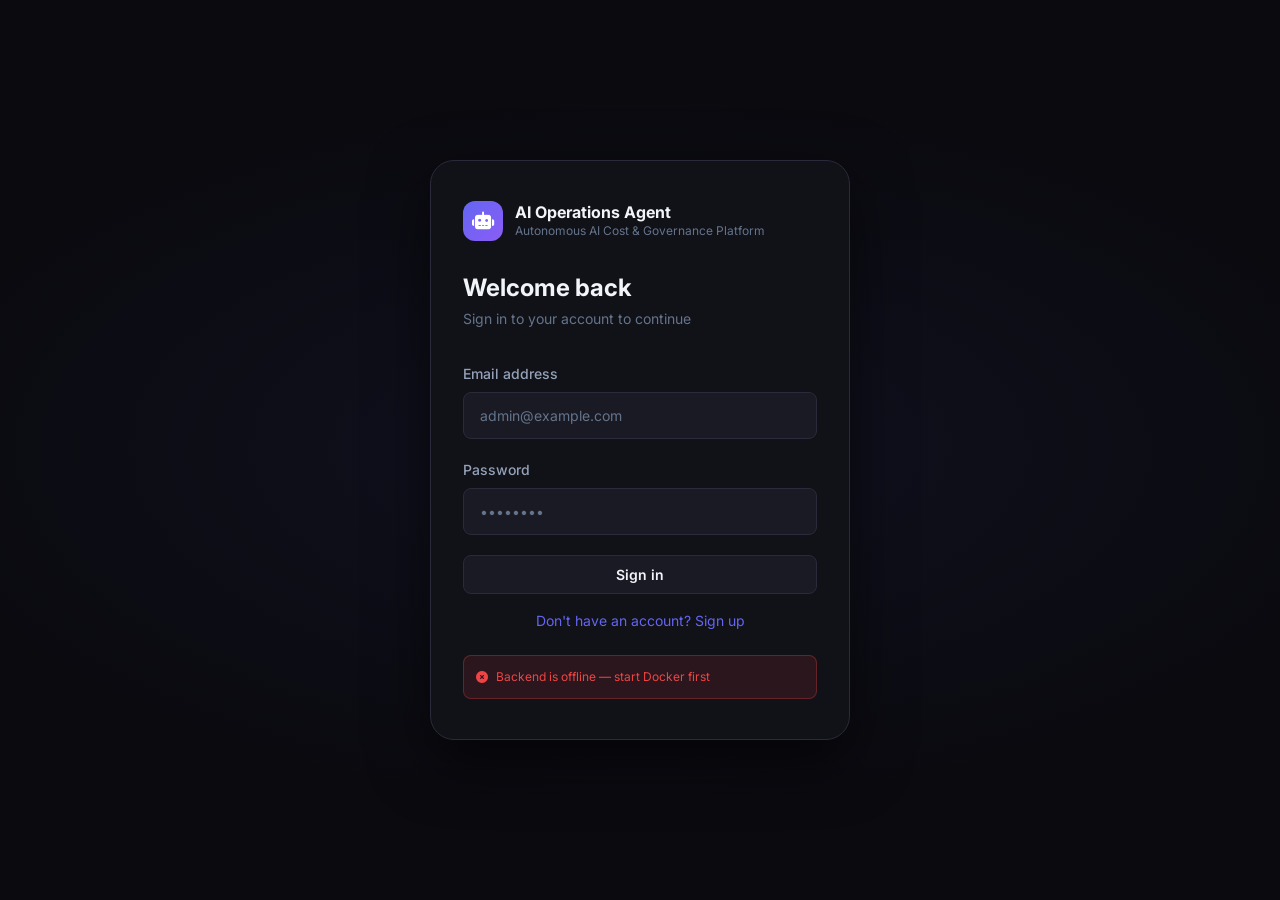
==== frontend/login.html @ 9dbc69ec "Initial commit: AI Operations Agent" ====
<!DOCTYPE html>
<html lang="en">
<head>
  <meta charset="UTF-8" />
  <meta name="viewport" content="width=device-width, initial-scale=1.0" />
  <title>Sign In — AI Operations Agent</title>
  <meta name="description" content="Sign in to AI Operations Agent — Autonomous AI Cost, Usage & Governance Platform" />

  <!-- Google Fonts: Inter -->
  <link rel="preconnect" href="https://fonts.googleapis.com" />
  <link rel="preconnect" href="https://fonts.gstatic.com" crossorigin />
  <link href="https://fonts.googleapis.com/css2?family=Inter:wght@400;500;600;700&display=swap" rel="stylesheet" />

  <!-- Font Awesome Icons -->
  <link rel="stylesheet" href="https://cdnjs.cloudflare.com/ajax/libs/font-awesome/6.5.0/css/all.min.css" />

  <!-- Our CSS -->
  <link rel="stylesheet" href="static/css/variables.css" />
  <link rel="stylesheet" href="static/css/reset.css" />
  <link rel="stylesheet" href="static/css/base.css" />
  <link rel="stylesheet" href="static/css/components/spinner.css" />
  <link rel="stylesheet" href="static/css/components/form.css" />
  <link rel="stylesheet" href="static/css/components/toast.css" />
  <link rel="stylesheet" href="static/css/pages/login.css" />
</head>
<body>

<main class="login-page">
  <div class="login-card">

    <!-- Logo -->
    <div class="login-logo">
      <div class="login-logo-icon">
        <i class="fa-solid fa-robot"></i>
      </div>
      <div>
        <div class="login-logo-name">AI Operations Agent</div>
        <div class="login-logo-tagline">Autonomous AI Cost &amp; Governance Platform</div>
      </div>
    </div>

    <h1 class="login-title">Welcome back</h1>
    <p class="login-subtitle">Sign in to your account to continue</p>



    <!-- Email / Password form -->
    <form id="login-form" novalidate>
      <!-- Full Name (Signup mode only) -->
      <div class="form-group" id="fullname-group" style="display:none">
        <label class="form-label" for="fullname">Full name</label>
        <input class="input" id="fullname" type="text" placeholder="John Doe" autocomplete="name" />
      </div>

      <div class="form-group">
        <label class="form-label" for="email">Email address</label>
        <input class="input" id="email" type="email" placeholder="admin@example.com" autocomplete="email" />
      </div>

      <div class="form-group">
        <label class="form-label" for="password">Password</label>
        <input class="input" id="password" type="password" placeholder="••••••••" autocomplete="current-password" />
      </div>

      <div id="login-error" style="display:none;color:var(--danger);font-size:var(--text-sm);margin-bottom:var(--sp-4)"></div>

      <button class="btn btn-secondary btn-full" type="submit" id="login-btn">
        Sign in
      </button>

      <div style="text-align:center;margin-top:var(--sp-4);font-size:var(--text-sm)">
        <a href="#" id="toggle-mode-btn" style="color:var(--accent);text-decoration:none">Don't have an account? Sign up</a>
      </div>
    </form>

    <!-- Backend connectivity status -->
    <div class="login-status" id="backend-status">
      <div class="spinner spinner-sm"></div>
      <span>Checking backend connectivity...</span>
    </div>

  </div>
</main>

<script type="module">
  import { API_BASE } from './static/js/config.js';
  import { saveToken, saveUser } from './static/js/core/auth.js';
  import { notify } from './static/js/core/notifications.js';

  // Toggle Login/Signup Modes
  let isSignUpMode = false;
  const toggleBtn = document.getElementById('toggle-mode-btn');
  const fullnameGroup = document.getElementById('fullname-group');
  const loginTitle = document.querySelector('.login-title');
  const loginSubtitle = document.querySelector('.login-subtitle');
  const loginBtn = document.getElementById('login-btn');

  toggleBtn.addEventListener('click', (e) => {
    e.preventDefault();
    isSignUpMode = !isSignUpMode;
    if (isSignUpMode) {
      fullnameGroup.style.display = 'block';
      loginTitle.textContent = 'Create an account';
      loginSubtitle.textContent = 'Sign up with email to continue';
      loginBtn.textContent = 'Sign up';
      toggleBtn.textContent = 'Already have an account? Sign in';
    } else {
      fullnameGroup.style.display = 'none';
      loginTitle.textContent = 'Welcome back';
      loginSubtitle.textContent = 'Sign in to your account to continue';
      loginBtn.textContent = 'Sign in';
      toggleBtn.textContent = "Don't have an account? Sign up";
    }
    document.getElementById('login-error').style.display = 'none';
  });

  // Check if backend is reachable on page load
  async function checkBackend() {
    const status = document.getElementById('backend-status');
    try {
      const res = await fetch('/health', { signal: AbortSignal.timeout(5000) });
      if (res.ok) {
        status.className = 'login-status ok';
        status.innerHTML = '<i class="fa-solid fa-circle-check"></i> <span>Backend is online</span>';
      } else {
        throw new Error(`HTTP ${res.status}`);
      }
    } catch {
      status.className = 'login-status fail';
      status.innerHTML = '<i class="fa-solid fa-circle-xmark"></i> <span>Backend is offline — start Docker first</span>';
    }
  }



  // Email/password form submission
  document.getElementById('login-form').addEventListener('submit', async (e) => {
    e.preventDefault();
    const email    = document.getElementById('email').value.trim();
    const password = document.getElementById('password').value;
    const errorEl  = document.getElementById('login-error');
    const btn      = document.getElementById('login-btn');

    if (!email || !password) {
      errorEl.textContent = 'Please enter your email and password.';
      errorEl.style.display = 'block';
      return;
    }

    let payload = { email, password };

    if (isSignUpMode) {
      const fullname = document.getElementById('fullname').value.trim();
      if (!fullname) {
        errorEl.textContent = 'Please enter your full name.';
        errorEl.style.display = 'block';
        return;
      }
      payload.full_name = fullname;
    }

    btn.classList.add('loading');
    btn.disabled = true;
    errorEl.style.display = 'none';

    try {
      const endpoint = isSignUpMode ? '/auth/signup' : '/auth/login';
      const res = await fetch(`${API_BASE}${endpoint}`, {
        method: 'POST',
        headers: { 'Content-Type': 'application/json' },
        body: JSON.stringify(payload),
      });

      const data = await res.json();

      if (!res.ok) {
        throw new Error(data.detail || 'Authentication failed');
      }

      if (data.session && data.session.access_token) {
        saveToken(data.session.access_token);
        saveUser(data.user);
        window.location.href = '/index.html#dashboard';
      } else {
        throw new Error('Authentication succeeded but returned no session token.');
      }
    } catch (err) {
      errorEl.textContent = err.message || 'Authentication failed. Please try again.';
      errorEl.style.display = 'block';
    } finally {
      btn.classList.remove('loading');
      btn.disabled = false;
    }
  });

  // Run backend check on load
  checkBackend();
</script>
</body>
</html>
---- frontend/static/css/variables.css ----
/* ============================================================
   variables.css — Design Tokens
   Single source of truth for ALL visual values.
   Change a value here → whole app updates.
   ============================================================ */

:root {
  /* ---- Backgrounds ---- */
  --bg-base:       #0a0a0f;
  --bg-surface:    #111118;
  --bg-surface-2:  #1a1a24;
  --bg-surface-3:  #22222f;
  --bg-overlay:    rgba(10, 10, 15, 0.85);

  /* ---- Borders ---- */
  --border-subtle: #1a1a26;
  --border-base:   #2a2a3a;
  --border-strong: #3a3a52;

  /* ---- Accent: Indigo ---- */
  --accent:        #6366f1;
  --accent-hover:  #5254cc;
  --accent-muted:  #4f52b0;
  --accent-light:  rgba(99, 102, 241, 0.12);
  --accent-glow:   rgba(99, 102, 241, 0.25);

  /* ---- Accent 2: Violet ---- */
  --accent-2:      #8b5cf6;
  --accent-2-light:rgba(139, 92, 246, 0.12);

  /* ---- Semantic ---- */
  --success:       #10b981;
  --success-light: rgba(16, 185, 129, 0.12);
  --success-border:rgba(16, 185, 129, 0.3);

  --warning:       #f59e0b;
  --warning-light: rgba(245, 158, 11, 0.12);
  --warning-border:rgba(245, 158, 11, 0.3);

  --danger:        #ef4444;
  --danger-light:  rgba(239, 68, 68, 0.12);
  --danger-border: rgba(239, 68, 68, 0.3);

  --info:          #3b82f6;
  --info-light:    rgba(59, 130, 246, 0.12);
  --info-border:   rgba(59, 130, 246, 0.3);

  /* ---- Text ---- */
  --text-primary:   #f1f5f9;
  --text-secondary: #94a3b8;
  --text-muted:     #64748b;
  --text-disabled:  #334155;

  /* ---- Typography ---- */
  --font-sans: 'Inter', -apple-system, BlinkMacSystemFont, 'Segoe UI', sans-serif;
  --font-mono: 'JetBrains Mono', 'Fira Code', ui-monospace, monospace;

  --text-xs:   0.75rem;
  --text-sm:   0.875rem;
  --text-base: 1rem;
  --text-lg:   1.125rem;
  --text-xl:   1.25rem;
  --text-2xl:  1.5rem;
  --text-3xl:  1.875rem;
  --text-4xl:  2.25rem;

  --weight-normal:   400;
  --weight-medium:   500;
  --weight-semibold: 600;
  --weight-bold:     700;

  /* ---- Spacing (4px base) ---- */
  --sp-1:  0.25rem;
  --sp-2:  0.5rem;
  --sp-3:  0.75rem;
  --sp-4:  1rem;
  --sp-5:  1.25rem;
  --sp-6:  1.5rem;
  --sp-8:  2rem;
  --sp-10: 2.5rem;
  --sp-12: 3rem;
  --sp-16: 4rem;
  --sp-20: 5rem;

  /* ---- Border Radius ---- */
  --radius-sm:   0.375rem;
  --radius-md:   0.5rem;
  --radius-lg:   0.75rem;
  --radius-xl:   1rem;
  --radius-2xl:  1.5rem;
  --radius-full: 9999px;

  /* ---- Shadows ---- */
  --shadow-sm:     0 1px 3px rgba(0,0,0,0.5);
  --shadow-md:     0 4px 16px rgba(0,0,0,0.4);
  --shadow-lg:     0 8px 32px rgba(0,0,0,0.5);
  --shadow-xl:     0 20px 60px rgba(0,0,0,0.6);
  --shadow-accent: 0 0 0 1px var(--accent), 0 4px 24px var(--accent-glow);

  /* ---- Transitions ---- */
  --t-fast:   150ms cubic-bezier(0.4, 0, 0.2, 1);
  --t-base:   250ms cubic-bezier(0.4, 0, 0.2, 1);
  --t-slow:   400ms cubic-bezier(0.4, 0, 0.2, 1);

  /* ---- Layout ---- */
  --sidebar-w:     240px;
  --header-h:      56px;
  --content-max:   1400px;
  --page-padding:  var(--sp-8);

  /* ---- Z-Index ---- */
  --z-sidebar:  100;
  --z-header:   200;
  --z-dropdown: 300;
  --z-modal:    400;
  --z-toast:    500;
}
---- frontend/static/css/base.css ----
/* ============================================================
   base.css — Global Typography & Base Styles
   Sets default fonts, colors, and element-level styling.
   ============================================================ */

body {
  font-family: var(--font-sans);
  font-size: var(--text-sm);
  font-weight: var(--weight-normal);
  color: var(--text-primary);
  background-color: var(--bg-base);
  overflow-x: hidden;
}

/* --- Headings --- */
h1 { font-size: var(--text-3xl); font-weight: var(--weight-bold); }
h2 { font-size: var(--text-2xl); font-weight: var(--weight-semibold); }
h3 { font-size: var(--text-xl);  font-weight: var(--weight-semibold); }
h4 { font-size: var(--text-lg);  font-weight: var(--weight-semibold); }
h5 { font-size: var(--text-base);font-weight: var(--weight-medium); }
h6 { font-size: var(--text-sm);  font-weight: var(--weight-medium); }

h1, h2, h3, h4, h5, h6 {
  line-height: 1.25;
  color: var(--text-primary);
}

/* --- Paragraphs --- */
p {
  color: var(--text-secondary);
  line-height: 1.7;
}

/* --- Links --- */
a {
  color: var(--accent);
  transition: color var(--t-fast);
}
a:hover { color: var(--accent-hover); }

/* --- Code --- */
code {
  font-family: var(--font-mono);
  font-size: 0.85em;
  background: var(--bg-surface-2);
  color: var(--accent-2);
  padding: 0.1em 0.4em;
  border-radius: var(--radius-sm);
}

pre {
  font-family: var(--font-mono);
  font-size: var(--text-sm);
  background: var(--bg-surface-2);
  border: 1px solid var(--border-base);
  border-radius: var(--radius-lg);
  padding: var(--sp-4);
  overflow-x: auto;
}

/* --- Selection --- */
::selection {
  background: var(--accent-light);
  color: var(--text-primary);
}

/* --- Focus ring (accessibility) --- */
:focus-visible {
  outline: 2px solid var(--accent);
  outline-offset: 2px;
  border-radius: var(--radius-sm);
}

/* --- Scrollbars (Webkit) --- */
::-webkit-scrollbar       { width: 5px; height: 5px; }
::-webkit-scrollbar-track { background: var(--bg-surface); }
::-webkit-scrollbar-thumb { background: var(--border-strong); border-radius: var(--radius-full); }
::-webkit-scrollbar-thumb:hover { background: var(--text-muted); }

/* --- Page title area (used on every page) --- */
.page-header {
  margin-bottom: var(--sp-8);
}

.page-header h1 {
  font-size: var(--text-2xl);
  font-weight: var(--weight-bold);
  color: var(--text-primary);
  margin-bottom: var(--sp-1);
}

.page-header p {
  color: var(--text-muted);
  font-size: var(--text-sm);
}
---- frontend/static/css/components/spinner.css ----
/* ============================================================
   components/spinner.css — Loading States
   Includes spinner animation, skeleton loaders, empty states, error states
   ============================================================ */

/* ---- Spinner ---- */
.spinner {
  display: inline-block;
  width: 20px;
  height: 20px;
  border: 2px solid var(--border-base);
  border-top-color: var(--accent);
  border-radius: var(--radius-full);
  animation: spin 0.7s linear infinite;
}

.spinner-sm { width: 14px; height: 14px; }
.spinner-lg { width: 32px; height: 32px; border-width: 3px; }

/* ---- Centered loader ---- */
.loading-state {
  display: flex;
  flex-direction: column;
  align-items: center;
  justify-content: center;
  gap: var(--sp-4);
  padding: var(--sp-16) var(--sp-8);
  text-align: center;
}

.loading-state .spinner {
  width: 36px;
  height: 36px;
  border-width: 3px;
}

.loading-text {
  color: var(--text-muted);
  font-size: var(--text-sm);
}

/* ---- Skeleton loader ---- */
.skeleton {
  background: linear-gradient(
    90deg,
    var(--bg-surface-2) 25%,
    var(--bg-surface-3) 50%,
    var(--bg-surface-2) 75%
  );
  background-size: 200% 100%;
  animation: shimmer 1.5s infinite;
  border-radius: var(--radius-md);
}

.skeleton-text     { height: 1em; margin-bottom: var(--sp-2); }
.skeleton-title    { height: 1.5em; width: 60%; margin-bottom: var(--sp-4); }
.skeleton-card     { height: 100px; width: 100%; }
.skeleton-chart    { height: 200px; width: 100%; }

/* ---- Empty state ---- */
.empty-state {
  display: flex;
  flex-direction: column;
  align-items: center;
  justify-content: center;
  gap: var(--sp-3);
  padding: var(--sp-16) var(--sp-8);
  text-align: center;
}

.empty-state-icon {
  font-size: 2.5rem;
  color: var(--text-muted);
  opacity: 0.5;
}

.empty-state-title {
  font-size: var(--text-base);
  font-weight: var(--weight-semibold);
  color: var(--text-secondary);
}

.empty-state-text {
  font-size: var(--text-sm);
  color: var(--text-muted);
  max-width: 320px;
}

/* ---- Error state ---- */
.error-state {
  display: flex;
  flex-direction: column;
  align-items: center;
  gap: var(--sp-3);
  padding: var(--sp-10) var(--sp-8);
  text-align: center;
  background: var(--danger-light);
  border: 1px solid var(--danger-border);
  border-radius: var(--radius-lg);
}

.error-state-icon {
  font-size: 2rem;
  color: var(--danger);
}

.error-state-title {
  font-size: var(--text-base);
  font-weight: var(--weight-semibold);
  color: var(--danger);
}

.error-state-text {
  font-size: var(--text-sm);
  color: var(--text-secondary);
}

/* ---- Animations ---- */
@keyframes spin {
  to { transform: rotate(360deg); }
}

@keyframes shimmer {
  0%   { background-position: 200% 0; }
  100% { background-position: -200% 0; }
}

@keyframes fadeIn {
  from { opacity: 0; transform: translateY(8px); }
  to   { opacity: 1; transform: translateY(0); }
}

@keyframes slideDown {
  from { opacity: 0; transform: translateY(-8px); }
  to   { opacity: 1; transform: translateY(0); }
}

@keyframes pulse {
  0%, 100% { opacity: 1; }
  50%       { opacity: 0.4; }
}

.animate-in     { animation: fadeIn var(--t-base) forwards; }
.animate-down   { animation: slideDown var(--t-fast) forwards; }
.animate-pulse  { animation: pulse 2s ease infinite; }
---- frontend/static/css/components/form.css ----
/* ============================================================
   components/form.css — Input, Button, Form Styles
   ============================================================ */

/* ---- Form group ---- */
.form-group {
  margin-bottom: var(--sp-5);
}

.form-label {
  display: block;
  font-size: var(--text-sm);
  font-weight: var(--weight-medium);
  color: var(--text-secondary);
  margin-bottom: var(--sp-2);
}

.form-hint {
  font-size: var(--text-xs);
  color: var(--text-muted);
  margin-top: var(--sp-1);
}

.form-error {
  font-size: var(--text-xs);
  color: var(--danger);
  margin-top: var(--sp-1);
}

/* ---- Input ---- */
.input {
  width: 100%;
  padding: var(--sp-3) var(--sp-4);
  background: var(--bg-surface-2);
  border: 1px solid var(--border-base);
  border-radius: var(--radius-md);
  color: var(--text-primary);
  font-size: var(--text-sm);
  transition: border-color var(--t-fast), box-shadow var(--t-fast);
}

.input::placeholder {
  color: var(--text-muted);
}

.input:focus {
  outline: none;
  border-color: var(--accent);
  box-shadow: 0 0 0 3px var(--accent-light);
}

.input:disabled {
  opacity: 0.5;
  cursor: not-allowed;
}

.input.error {
  border-color: var(--danger);
  box-shadow: 0 0 0 3px var(--danger-light);
}

/* ---- Select ---- */
.select {
  width: 100%;
  padding: var(--sp-3) var(--sp-4);
  background: var(--bg-surface-2);
  border: 1px solid var(--border-base);
  border-radius: var(--radius-md);
  color: var(--text-primary);
  font-size: var(--text-sm);
  cursor: pointer;
  appearance: none;
  background-image: url("data:image/svg+xml,%3Csvg xmlns='http://www.w3.org/2000/svg' width='12' height='12' fill='%2364748b' viewBox='0 0 16 16'%3E%3Cpath d='M7.247 11.14L2.451 5.658C1.885 5.013 2.345 4 3.204 4h9.592a1 1 0 0 1 .753 1.659l-4.796 5.48a1 1 0 0 1-1.506 0z'/%3E%3C/svg%3E");
  background-repeat: no-repeat;
  background-position: right 12px center;
  padding-right: 36px;
  transition: border-color var(--t-fast);
}

.select:focus {
  outline: none;
  border-color: var(--accent);
}

/* ---- Buttons ---- */
.btn {
  display: inline-flex;
  align-items: center;
  justify-content: center;
  gap: var(--sp-2);
  padding: var(--sp-2) var(--sp-4);
  border-radius: var(--radius-md);
  font-size: var(--text-sm);
  font-weight: var(--weight-semibold);
  cursor: pointer;
  transition: background var(--t-fast), border-color var(--t-fast), opacity var(--t-fast), transform var(--t-fast);
  white-space: nowrap;
  user-select: none;
  border: 1px solid transparent;
}

.btn:active { transform: scale(0.97); }

.btn:disabled {
  opacity: 0.4;
  cursor: not-allowed;
  transform: none;
}

/* Primary button */
.btn-primary {
  background: var(--accent);
  color: white;
  border-color: var(--accent);
}
.btn-primary:hover:not(:disabled) { background: var(--accent-hover); }

/* Secondary button */
.btn-secondary {
  background: var(--bg-surface-2);
  color: var(--text-primary);
  border-color: var(--border-base);
}
.btn-secondary:hover:not(:disabled) {
  background: var(--bg-surface-3);
  border-color: var(--border-strong);
}

/* Ghost button */
.btn-ghost {
  background: transparent;
  color: var(--text-secondary);
  border-color: transparent;
}
.btn-ghost:hover:not(:disabled) {
  background: var(--bg-surface-2);
  color: var(--text-primary);
}

/* Danger button */
.btn-danger {
  background: var(--danger);
  color: white;
  border-color: var(--danger);
}
.btn-danger:hover:not(:disabled) { opacity: 0.85; }

/* Sizes */
.btn-sm {
  padding: var(--sp-1) var(--sp-3);
  font-size: var(--text-xs);
}

.btn-lg {
  padding: var(--sp-4) var(--sp-6);
  font-size: var(--text-base);
  border-radius: var(--radius-lg);
}

.btn-full {
  width: 100%;
}

/* Loading state for button */
.btn.loading {
  position: relative;
  color: transparent;
  pointer-events: none;
}

.btn.loading::after {
  content: '';
  position: absolute;
  width: 14px;
  height: 14px;
  border: 2px solid rgba(255,255,255,0.3);
  border-top-color: white;
  border-radius: var(--radius-full);
  animation: spin 0.7s linear infinite;
}
---- frontend/static/css/components/toast.css ----
/* ============================================================
   components/toast.css — Toast Notification System
   Toasts appear in bottom-right and auto-dismiss.
   ============================================================ */

.toast-container {
  position: fixed;
  bottom: var(--sp-6);
  right: var(--sp-6);
  display: flex;
  flex-direction: column;
  gap: var(--sp-3);
  z-index: var(--z-toast);
  pointer-events: none;
}

.toast {
  display: flex;
  align-items: flex-start;
  gap: var(--sp-3);
  padding: var(--sp-4) var(--sp-5);
  background: var(--bg-surface-2);
  border: 1px solid var(--border-strong);
  border-radius: var(--radius-lg);
  box-shadow: var(--shadow-lg);
  min-width: 280px;
  max-width: 400px;
  pointer-events: auto;
  animation: slideInToast 0.3s cubic-bezier(0.34, 1.56, 0.64, 1);
}

.toast.removing {
  animation: fadeOutToast 0.25s ease forwards;
}

.toast-icon {
  font-size: var(--text-base);
  flex-shrink: 0;
  margin-top: 1px;
}

.toast-body {
  flex: 1;
  min-width: 0;
}

.toast-title {
  font-size: var(--text-sm);
  font-weight: var(--weight-semibold);
  color: var(--text-primary);
  margin-bottom: 2px;
}

.toast-message {
  font-size: var(--text-xs);
  color: var(--text-muted);
  line-height: 1.4;
}

.toast-close {
  color: var(--text-muted);
  font-size: var(--text-base);
  line-height: 1;
  flex-shrink: 0;
  transition: color var(--t-fast);
}

.toast-close:hover {
  color: var(--text-primary);
}

/* ---- Semantic variants ---- */
.toast-success { border-left: 3px solid var(--success); }
.toast-success .toast-icon { color: var(--success); }

.toast-error   { border-left: 3px solid var(--danger); }
.toast-error   .toast-icon { color: var(--danger); }

.toast-warning { border-left: 3px solid var(--warning); }
.toast-warning .toast-icon { color: var(--warning); }

.toast-info    { border-left: 3px solid var(--accent); }
.toast-info    .toast-icon { color: var(--accent); }

/* ---- Animations ---- */
@keyframes slideInToast {
  from { opacity: 0; transform: translateX(100%); }
  to   { opacity: 1; transform: translateX(0); }
}

@keyframes fadeOutToast {
  from { opacity: 1; transform: translateX(0); }
  to   { opacity: 0; transform: translateX(100%); }
}
---- frontend/static/css/pages/login.css ----
/* ============================================================
   pages/login.css — Login Page
   Standalone page — no sidebar, full-screen centered card.
   ============================================================ */

.login-page {
  min-height: 100vh;
  display: flex;
  align-items: center;
  justify-content: center;
  background: var(--bg-base);
  padding: var(--sp-4);
  /* subtle radial glow behind the card */
  background-image: radial-gradient(
    ellipse 60% 40% at 50% 50%,
    rgba(99, 102, 241, 0.08),
    transparent
  );
}

.login-card {
  width: 100%;
  max-width: 420px;
  background: var(--bg-surface);
  border: 1px solid var(--border-base);
  border-radius: var(--radius-2xl);
  padding: var(--sp-10) var(--sp-8);
  box-shadow: var(--shadow-xl);
}

.login-logo {
  display: flex;
  align-items: center;
  gap: var(--sp-3);
  margin-bottom: var(--sp-8);
}

.login-logo-icon {
  width: 40px;
  height: 40px;
  background: linear-gradient(135deg, var(--accent), var(--accent-2));
  border-radius: var(--radius-lg);
  display: flex;
  align-items: center;
  justify-content: center;
  color: white;
  font-size: var(--text-lg);
}

.login-logo-name {
  font-size: var(--text-base);
  font-weight: var(--weight-bold);
  color: var(--text-primary);
  line-height: 1.2;
}

.login-logo-tagline {
  font-size: var(--text-xs);
  color: var(--text-muted);
}

.login-title {
  font-size: var(--text-2xl);
  font-weight: var(--weight-bold);
  color: var(--text-primary);
  margin-bottom: var(--sp-1);
}

.login-subtitle {
  color: var(--text-muted);
  font-size: var(--text-sm);
  margin-bottom: var(--sp-8);
}

/* ---- Demo banner ---- */
.demo-banner {
  display: flex;
  align-items: flex-start;
  gap: var(--sp-3);
  padding: var(--sp-4);
  background: var(--accent-light);
  border: 1px solid rgba(99, 102, 241, 0.3);
  border-radius: var(--radius-md);
  margin-bottom: var(--sp-6);
  font-size: var(--text-xs);
  color: var(--text-secondary);
}

.demo-banner-icon {
  color: var(--accent);
  font-size: var(--text-sm);
  flex-shrink: 0;
  margin-top: 1px;
}

/* ---- Divider with text ---- */
.login-divider {
  display: flex;
  align-items: center;
  gap: var(--sp-3);
  margin: var(--sp-5) 0;
}

.login-divider::before,
.login-divider::after {
  content: '';
  flex: 1;
  height: 1px;
  background: var(--border-base);
}

.login-divider-text {
  font-size: var(--text-xs);
  color: var(--text-muted);
  white-space: nowrap;
}

/* ---- Status indicator ---- */
.login-status {
  display: flex;
  align-items: center;
  gap: var(--sp-2);
  margin-top: var(--sp-6);
  padding: var(--sp-3);
  border-radius: var(--radius-md);
  font-size: var(--text-xs);
  border: 1px solid var(--border-base);
  color: var(--text-muted);
}

.login-status.ok   { background: var(--success-light); color: var(--success); border-color: var(--success-border); }
.login-status.fail { background: var(--danger-light);  color: var(--danger);  border-color: var(--danger-border); }
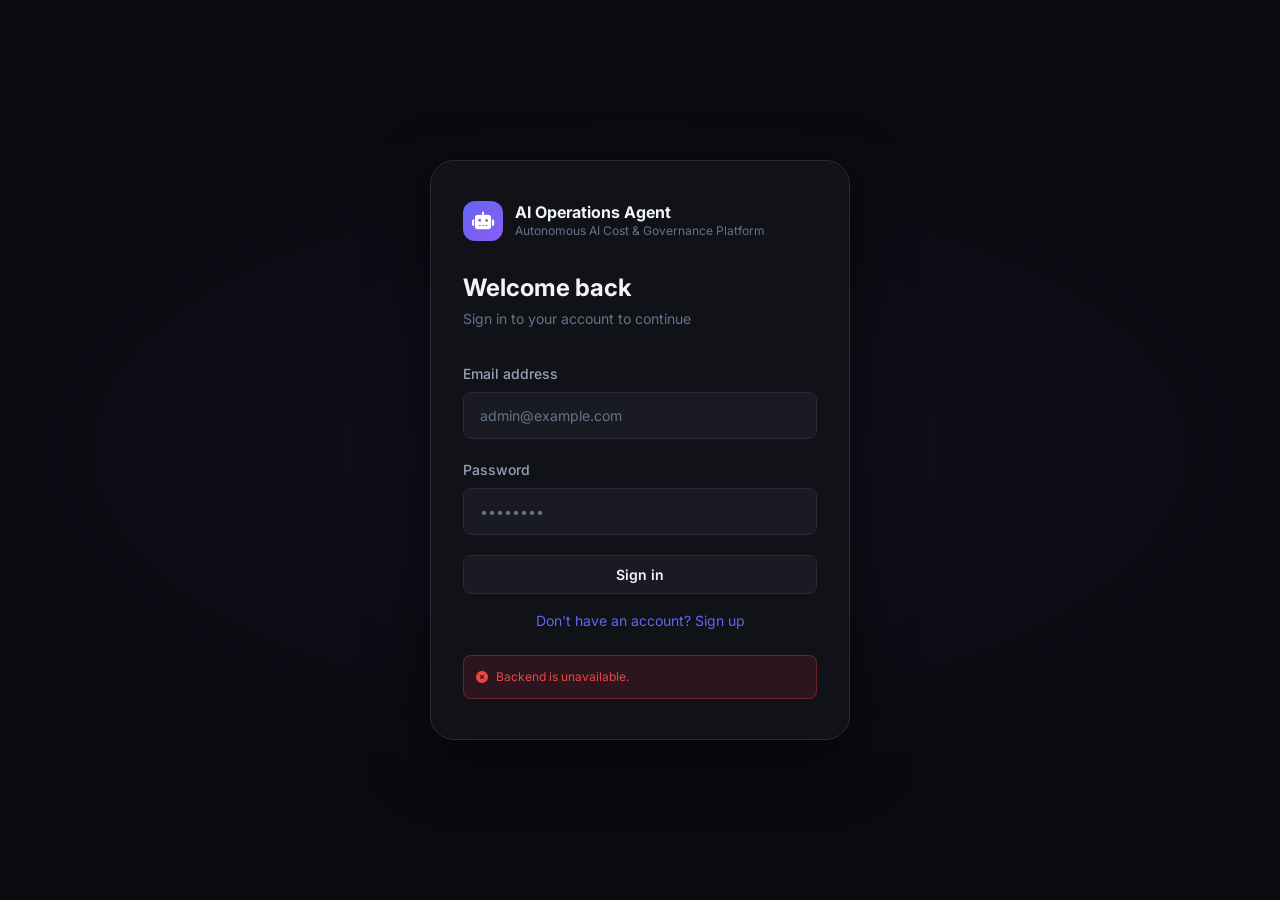
==== commit bea1accf: "Fix production backend health check" ====
--- a/frontend/login.html
+++ b/frontend/login.html
@@ -118,7 +118,9 @@
   async function checkBackend() {
     const status = document.getElementById('backend-status');
     try {
-      const res = await fetch('/health', { signal: AbortSignal.timeout(5000) });
+      const res = await fetch(`${API_BASE}/health`, {
+      signal: AbortSignal.timeout(5000),
+    });
       if (res.ok) {
         status.className = 'login-status ok';
         status.innerHTML = '<i class="fa-solid fa-circle-check"></i> <span>Backend is online</span>';
@@ -127,7 +129,7 @@
       }
     } catch {
       status.className = 'login-status fail';
-      status.innerHTML = '<i class="fa-solid fa-circle-xmark"></i> <span>Backend is offline — start Docker first</span>';
+      status.innerHTML = '<i class="fa-solid fa-circle-xmark"></i> <span>Backend is unavailable.</span>';
     }
   }
 
